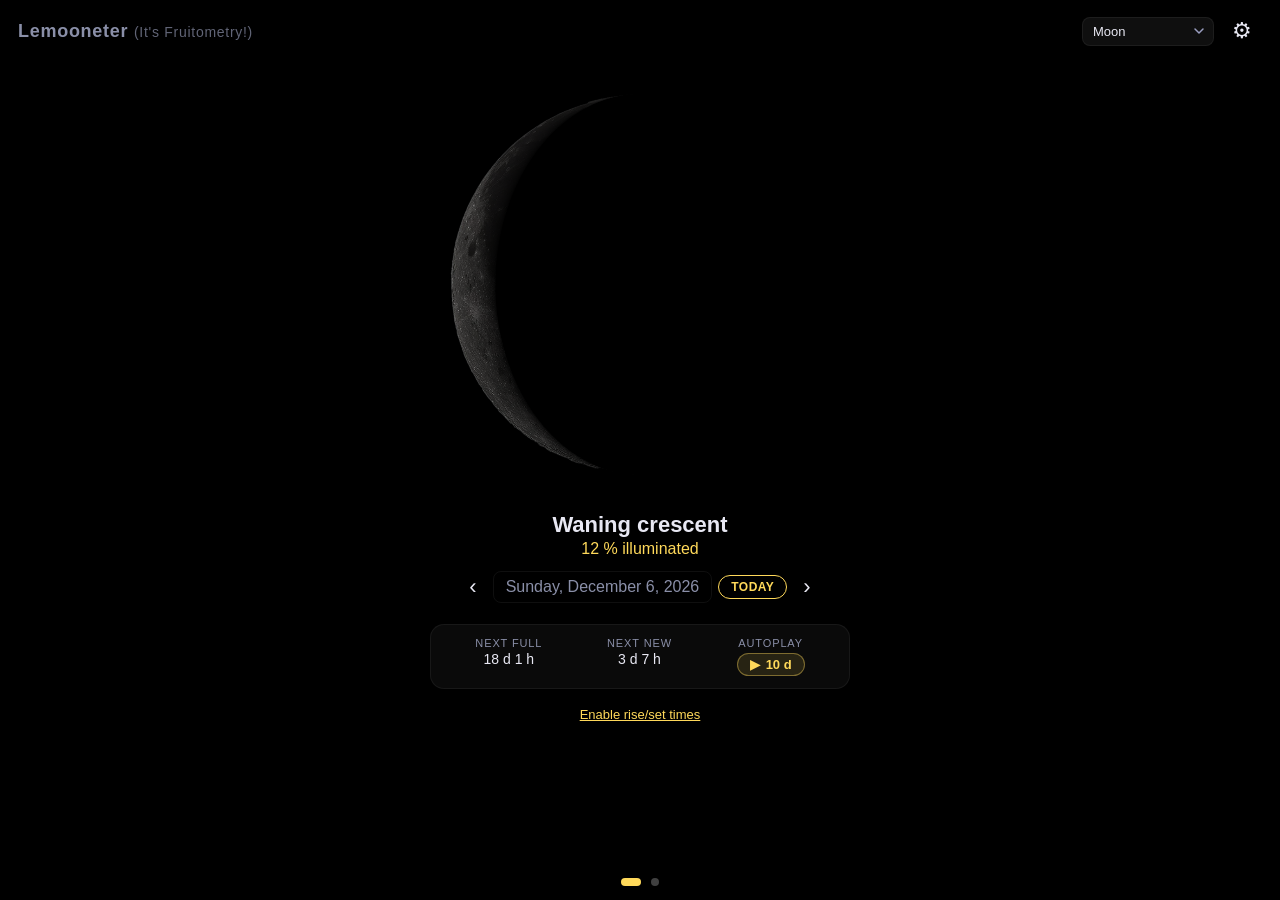
==== index.html @ 942cdc43 "Initial commit: Lemooneter PWA A moon-phase tracker that swaps the moon disc for various fruits, a c" ====
<!doctype html>
<html lang="en">
<head>
<meta charset="utf-8">
<meta name="viewport" content="width=device-width,initial-scale=1,viewport-fit=cover">
<meta name="theme-color" content="#000000">
<title>Lemooneter (It's Fruitometry!)</title>
<link rel="icon" href="icon.svg" type="image/svg+xml">
<link rel="manifest" href="manifest.webmanifest">
<link rel="apple-touch-icon" href="icon.svg">
<meta name="apple-mobile-web-app-capable" content="yes">
<meta name="apple-mobile-web-app-status-bar-style" content="black-translucent">
<meta name="apple-mobile-web-app-title" content="Lemooneter">
<link rel="stylesheet" href="app.css">
</head>
<body>
<header class="topbar">
  <h1>Lemooneter <span class="topbar-sub">(It's Fruitometry!)</span></h1>
  <div class="topbar-controls">
    <select id="subjectSelect" class="subject-select" aria-label="Subject"></select>
    <button id="settingsBtn" class="icon-btn" aria-label="Settings">⚙︎</button>
  </div>
</header>

<main id="pager" class="pager">
  <section class="page" id="todayPage" aria-label="Today">
    <div class="today-wrap">
      <canvas id="todayCanvas" width="1024" height="1024" aria-label="Current phase"></canvas>
      <div class="today-info">
        <div id="phaseName" class="phase-name">—</div>
        <div id="illumPct" class="illum">— %</div>
        <div class="day-nav">
          <button id="prevDay" class="icon-btn" aria-label="Previous day">‹</button>
          <button id="dateBtn" class="date-btn" type="button" aria-label="Pick a date">
            <span id="todayDate" class="date">—</span>
          </button>
          <button id="todayDayBtn" class="cal-today-btn" type="button">Today</button>
          <button id="nextDay" class="icon-btn" aria-label="Next day">›</button>
          <input type="date" id="dateInput" class="hidden-date-input" tabindex="-1" aria-hidden="true">
        </div>
        <div class="counters">
          <div><span class="count-label">Next full</span><span id="nextFull">—</span></div>
          <div><span class="count-label">Next new</span><span id="nextNew">—</span></div>
          <div>
            <span class="count-label">Autoplay</span>
            <button id="autoplayBtn" class="autoplay-pill" type="button" aria-label="Start autoplay">
              <span id="apIcon">▶</span><span id="apLabel">10 d</span>
            </button>
          </div>
        </div>
        <div id="riseSet" class="riseset">
          <button id="locBtn" class="link-btn">Enable rise/set times</button>
        </div>
      </div>
    </div>
  </section>

  <section class="page" id="calendarPage" aria-label="Calendar">
    <div class="cal-sticky">
      <div class="cal-head">
        <button id="prevMonth" class="icon-btn" aria-label="Previous month">‹</button>
        <h2 id="monthLabel">—</h2>
        <button id="todayBtn" class="cal-today-btn">Today</button>
        <button id="nextMonth" class="icon-btn" aria-label="Next month">›</button>
      </div>
      <div class="cal-dow">
        <span>Mon</span><span>Tue</span><span>Wed</span><span>Thu</span><span>Fri</span><span>Sat</span><span>Sun</span>
      </div>
    </div>
    <div id="calGrid" class="cal-grid"></div>
  </section>
</main>

<nav class="dots" role="tablist">
  <button class="dot active" data-page="0" aria-label="Today"></button>
  <button class="dot" data-page="1" aria-label="Calendar"></button>
</nav>

<dialog id="settingsDlg" class="settings">
  <form method="dialog">
    <h2>Settings</h2>

    <fieldset>
      <legend>Mode</legend>
      <label><input type="radio" name="mode" value="moon"> Moon</label>
      <label><input type="radio" name="mode" value="lemon"> Lemon</label>
      <label><input type="radio" name="mode" value="lime"> Lime</label>
      <label><input type="radio" name="mode" value="orange"> Orange</label>
      <label><input type="radio" name="mode" value="cheese-moon"> Cheese moon</label>
      <label><input type="radio" name="mode" value="smiley"> Smiley</label>
      <label><input type="radio" name="mode" value="watermelon"> Watermelon</label>
      <label><input type="radio" name="mode" value="custom"> Custom photo</label>
    </fieldset>

    <fieldset>
      <legend>Custom photo</legend>
      <input id="photoInput" type="file" accept="image/*">
      <button id="clearPhoto" type="button" class="link-btn">Clear</button>
      <canvas id="cropPreview" class="crop-preview" width="240" height="240" aria-label="Crop preview — drag to pan"></canvas>
      <p class="muted crop-hint" id="cropHint" hidden>Drag to position the photo inside the disc.</p>
    </fieldset>

    <fieldset>
      <legend>Hemisphere</legend>
      <label><input type="radio" name="hemisphere" value="auto"> Auto (from location)</label>
      <label><input type="radio" name="hemisphere" value="north"> Northern</label>
      <label><input type="radio" name="hemisphere" value="south"> Southern (mirror phases)</label>
    </fieldset>

    <fieldset>
      <legend>Autoplay</legend>
      <label class="numfield">Days forward
        <input id="apDays" type="number" min="1" max="365" step="1" value="10">
      </label>
      <label class="numfield">Delay per day (ms)
        <input id="apDelay" type="number" min="100" max="10000" step="100" value="1000">
      </label>
    </fieldset>

    <fieldset>
      <legend>Location</legend>
      <p class="muted">Used only to compute moon rise/set, stored locally.</p>
      <div id="locStatus" class="muted">No location set.</div>
      <button id="useGeo" type="button" class="link-btn">Use my location</button>
      <button id="clearGeo" type="button" class="link-btn">Clear</button>
    </fieldset>

    <menu class="dlg-actions">
      <button value="close">Close</button>
    </menu>
  </form>
</dialog>

<script src="app.js" type="module"></script>
</body>
</html>
---- app.css ----
:root {
  --bg: #000000;
  --bg-2: #0d0d12;
  --fg: #e8e8f3;
  --muted: #8a8fa8;
  --accent: #ffd95a;
  --shadow: rgba(8, 6, 30, 0.85);
  --line: rgba(255, 255, 255, 0.06);
}

* { box-sizing: border-box; }

html, body {
  margin: 0;
  padding: 0;
  height: 100%;
  background: var(--bg);
  color: var(--fg);
  font-family: -apple-system, BlinkMacSystemFont, "Segoe UI", Roboto, Helvetica, Arial, sans-serif;
  overscroll-behavior: none;
  -webkit-tap-highlight-color: transparent;
}

body {
  display: flex;
  flex-direction: column;
  min-height: 100dvh;
  padding-top: env(safe-area-inset-top);
  padding-bottom: env(safe-area-inset-bottom);
}

.topbar {
  display: flex;
  align-items: center;
  justify-content: space-between;
  gap: 12px;
  padding: 12px 18px 4px;
  flex-wrap: wrap;
}
.topbar h1 {
  margin: 0;
  font-size: 18px;
  font-weight: 600;
  letter-spacing: 0.04em;
  color: var(--muted);
}
.topbar-sub {
  font-weight: 400;
  font-size: 14px;
  opacity: 0.7;
}
.topbar-controls {
  display: flex;
  align-items: center;
  gap: 8px;
}
.subject-select {
  background: rgba(255, 255, 255, 0.06);
  color: var(--fg);
  border: 1px solid var(--line);
  border-radius: 8px;
  padding: 6px 10px;
  font-size: 13px;
  font-family: inherit;
  cursor: pointer;
  outline: none;
  -webkit-appearance: none;
  appearance: none;
  background-image: url("data:image/svg+xml;utf8,<svg xmlns='http://www.w3.org/2000/svg' viewBox='0 0 12 12'><path d='M2 4 l4 4 l4 -4' stroke='%239a9ec0' stroke-width='1.5' fill='none' stroke-linecap='round' stroke-linejoin='round'/></svg>");
  background-repeat: no-repeat;
  background-position: right 8px center;
  background-size: 12px;
  padding-right: 26px;
}
.subject-select:hover { border-color: var(--accent); }
.subject-select option { background: var(--bg-2); color: var(--fg); }

.icon-btn {
  background: transparent;
  color: var(--fg);
  border: 0;
  font-size: 22px;
  padding: 6px 10px;
  cursor: pointer;
  border-radius: 999px;
}
.icon-btn:hover { background: var(--line); }

.pager {
  flex: 1;
  display: flex;
  overflow-x: auto;
  overflow-y: hidden;
  scroll-snap-type: x mandatory;
  scroll-behavior: smooth;
  scrollbar-width: none;
  min-height: 0;
}
.pager::-webkit-scrollbar { display: none; }

.page {
  flex: 0 0 100%;
  height: 100%;
  scroll-snap-align: start;
  padding: 10px 18px 80px;
  display: flex;
  flex-direction: column;
  overflow-y: auto;
  overscroll-behavior-y: contain;
}

.today-wrap {
  display: flex;
  flex-direction: column;
  align-items: center;
  gap: 18px;
  margin-top: 10px;
}

#todayCanvas {
  width: min(86vw, 420px);
  height: min(86vw, 420px);
  display: block;
}

.today-info {
  text-align: center;
  width: min(86vw, 420px);
}
.phase-name {
  font-size: 22px;
  font-weight: 600;
}
.illum {
  font-size: 16px;
  color: var(--accent);
  margin-top: 2px;
}
.date {
  color: var(--muted);
}
.day-nav {
  margin-top: 10px;
  display: flex;
  align-items: center;
  justify-content: center;
  gap: 6px;
  flex-wrap: wrap;
  position: relative;
}
.date-btn {
  background: transparent;
  border: 1px solid var(--line);
  border-radius: 8px;
  padding: 6px 12px;
  color: var(--fg);
  cursor: pointer;
  font: inherit;
}
.date-btn:hover { border-color: var(--accent); }
.hidden-date-input {
  position: absolute;
  left: 50%;
  top: 100%;
  width: 1px;
  height: 1px;
  opacity: 0;
  pointer-events: none;
}
.counters {
  display: flex;
  justify-content: space-around;
  margin-top: 18px;
  padding: 12px;
  border-radius: 14px;
  background: rgba(255,255,255,0.04);
  border: 1px solid var(--line);
}
.counters > div {
  display: flex;
  flex-direction: column;
  gap: 2px;
  font-size: 14px;
}
.count-label {
  color: var(--muted);
  font-size: 11px;
  text-transform: uppercase;
  letter-spacing: 0.08em;
}

.riseset {
  margin-top: 14px;
  display: flex;
  justify-content: center;
  gap: 18px;
  font-size: 14px;
  color: var(--muted);
}
.riseset .pair {
  display: flex;
  flex-direction: column;
  align-items: center;
  gap: 2px;
}
.riseset strong {
  color: var(--fg);
  font-weight: 600;
}

.cal-sticky {
  position: sticky;
  top: -10px;             /* offset matches page's top padding so header pins flush */
  z-index: 5;
  background: var(--bg);
  padding: 10px 0 6px;
  margin: -10px -18px 0;  /* bleed across the page's horizontal padding */
}
.cal-head, .cal-dow, .cal-grid {
  max-width: 800px;
  margin-left: auto;
  margin-right: auto;
  width: 100%;
}
.cal-head {
  display: flex;
  align-items: center;
  justify-content: space-between;
  gap: 12px;
  padding: 0 22px;        /* compensate for cal-sticky's negative margin */
}
.cal-head h2 {
  margin: 0;
  font-size: 18px;
  font-weight: 600;
  flex: 1;
  text-align: center;
}
.cal-today-btn {
  background: transparent;
  color: var(--accent);
  border: 1px solid var(--accent);
  border-radius: 999px;
  padding: 4px 12px;
  font-size: 12px;
  font-weight: 600;
  letter-spacing: 0.04em;
  text-transform: uppercase;
  cursor: pointer;
}
.cal-today-btn:hover { background: rgba(255, 217, 90, 0.12); }
.cal-dow {
  display: grid;
  grid-template-columns: repeat(7, 1fr);
  gap: 4px;
  color: #d6d8e6;        /* brighter than --muted; close to --fg */
  font-size: 12px;
  font-weight: 600;
  text-align: center;
  padding: 6px 22px 0;    /* match cal-head horizontal padding */
  text-transform: uppercase;
  letter-spacing: 0.06em;
}
.cal-grid {
  display: grid;
  grid-template-columns: repeat(7, 1fr);
  gap: 6px;
}
.cal-cell {
  aspect-ratio: 1;
  border-radius: 10px;
  background: rgba(255,255,255,0.03);
  border: 1px solid var(--line);
  position: relative;
  display: flex;
  flex-direction: column;
  align-items: center;
  justify-content: flex-end;
  padding: 4px;
  overflow: hidden;
}
.cal-cell.today {
  border-color: var(--accent);
  box-shadow: 0 0 0 2px rgba(255, 217, 90, 0.45), 0 0 18px rgba(255, 217, 90, 0.35);
}
.cal-cell.today .num { color: var(--accent); font-weight: 700; }
.cal-cell.muted { opacity: 0.35; }
.cal-cell canvas {
  position: absolute;
  inset: 4px 4px 18px;
  width: calc(100% - 8px);
  height: calc(100% - 22px);
}
.cal-cell .num {
  font-size: 12px;
  font-weight: 600;
  color: var(--fg);
  z-index: 1;
}
.cal-cell.muted .num { color: var(--muted); font-weight: 400; }
.ev-tag {
  position: absolute;
  top: 3px;
  left: 50%;
  transform: translateX(-50%);
  font-size: 9px;
  font-weight: 700;
  letter-spacing: 0.04em;
  padding: 1px 6px;
  border-radius: 999px;
  z-index: 2;
  pointer-events: none;
  background: rgba(0, 0, 0, 0.55);
}
.ev-tag.ev-full { color: #fff7c8; }
.ev-tag.ev-new  { color: #b8c0e0; }
.ev-tag.ev-q1, .ev-tag.ev-q3 { color: #d8d8e8; }
.cal-cell.muted .ev-tag { opacity: 0.6; }

.dots {
  position: fixed;
  bottom: calc(14px + env(safe-area-inset-bottom));
  left: 0; right: 0;
  display: flex;
  justify-content: center;
  gap: 10px;
  pointer-events: none;
}
.dot {
  pointer-events: auto;
  width: 8px; height: 8px;
  border-radius: 999px;
  border: 0;
  background: rgba(255,255,255,0.25);
  padding: 0;
  cursor: pointer;
}
.dot.active { background: var(--accent); width: 20px; }

.settings {
  border: 0;
  border-radius: 18px;
  background: var(--bg-2);
  color: var(--fg);
  padding: 22px;
  width: min(420px, calc(100vw - 32px));
  box-shadow: 0 24px 60px rgba(0,0,0,0.5);
}
.settings::backdrop {
  background: rgba(0,0,0,0.55);
}
.settings h2 {
  margin: 0 0 10px;
  font-size: 18px;
}
.settings fieldset {
  border: 0;
  padding: 0;
  margin: 14px 0;
  display: flex;
  flex-direction: column;
  gap: 6px;
}
.settings legend {
  font-size: 12px;
  color: var(--muted);
  text-transform: uppercase;
  letter-spacing: 0.08em;
  margin-bottom: 4px;
}
.settings label { display: flex; align-items: center; gap: 8px; font-size: 14px; }
.muted { color: var(--muted); font-size: 12px; }

.numfield {
  display: flex !important;
  flex-direction: row !important;
  align-items: center;
  justify-content: space-between;
  gap: 12px;
  font-size: 13px;
}
.numfield input[type=number] {
  width: 90px;
  background: rgba(255,255,255,0.06);
  color: var(--fg);
  border: 1px solid var(--line);
  border-radius: 6px;
  padding: 4px 8px;
  font: inherit;
  text-align: right;
}

.autoplay-pill {
  background: rgba(255, 217, 90, 0.12);
  color: var(--accent);
  border: 1px solid rgba(255, 217, 90, 0.4);
  border-radius: 999px;
  padding: 3px 12px;
  font: inherit;
  font-size: 13px;
  font-weight: 600;
  cursor: pointer;
  display: inline-flex;
  align-items: center;
  gap: 6px;
  margin-top: 2px;
}
.autoplay-pill:hover { background: rgba(255, 217, 90, 0.22); }
.autoplay-pill.playing {
  background: var(--accent);
  color: #1a1500;
  border-color: var(--accent);
}

.link-btn {
  background: transparent;
  color: var(--accent);
  border: 0;
  cursor: pointer;
  text-decoration: underline;
  font-size: 13px;
  padding: 4px 0;
  align-self: flex-start;
}

.crop-preview {
  width: 180px;
  height: 180px;
  border-radius: 50%;
  background: rgba(255,255,255,0.04);
  border: 1px solid var(--line);
  margin-top: 8px;
  cursor: grab;
  touch-action: none;
  display: block;
}
.crop-preview:active { cursor: grabbing; }
.crop-preview[data-empty="true"] { cursor: default; }
.crop-hint { margin: 4px 0 0; }

.dlg-actions {
  display: flex;
  justify-content: flex-end;
  margin: 18px 0 0;
  padding: 0;
}
.dlg-actions button {
  background: var(--accent);
  color: #1a1500;
  border: 0;
  padding: 8px 14px;
  border-radius: 10px;
  font-weight: 600;
  cursor: pointer;
}
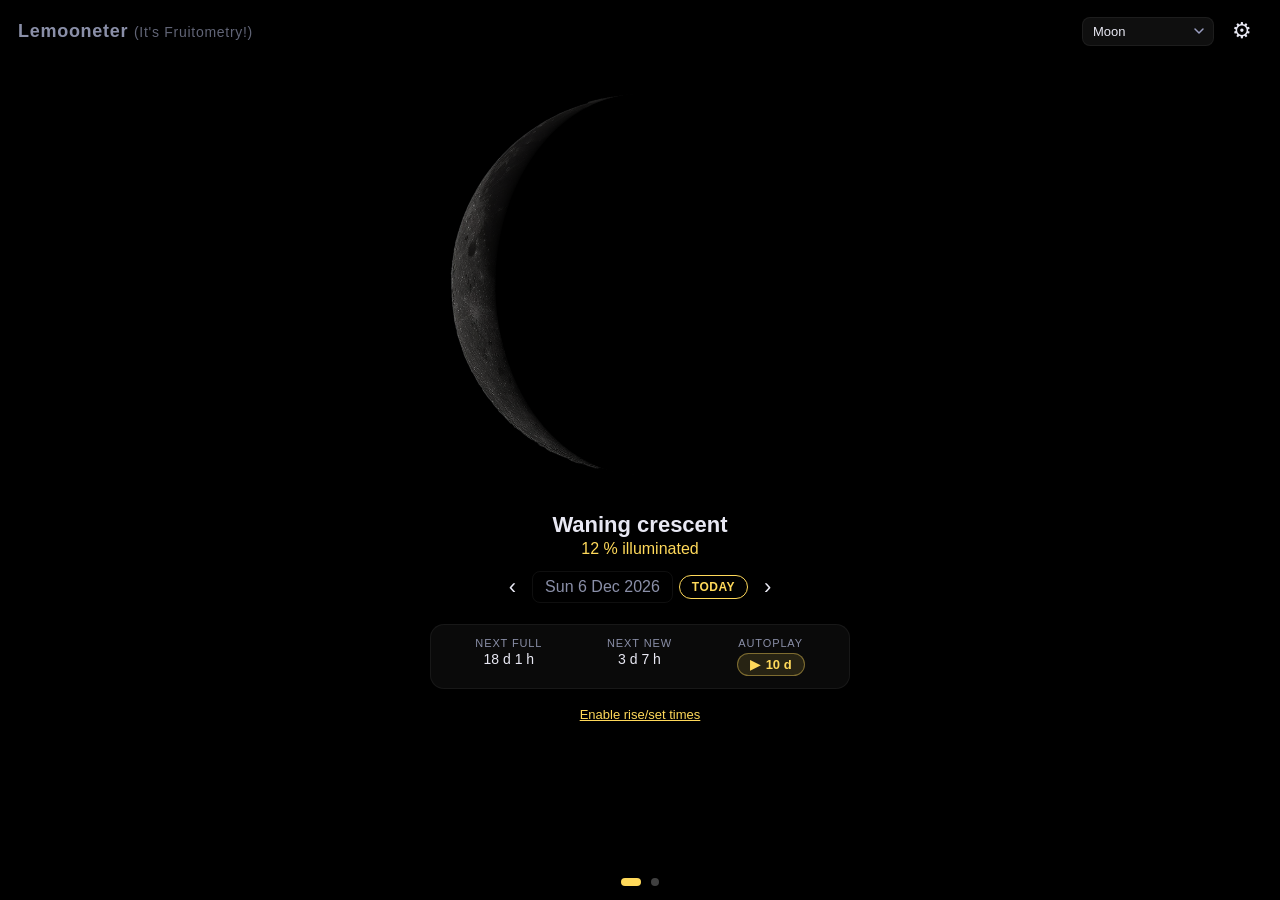
==== commit b891585e: "Replace SVG app icon with lemon photo on dark navy background Render the lemon directly from fruits/" ====
--- a/index.html
+++ b/index.html
@@ -5,9 +5,10 @@
 <meta name="viewport" content="width=device-width,initial-scale=1,viewport-fit=cover">
 <meta name="theme-color" content="#000000">
 <title>Lemooneter (It's Fruitometry!)</title>
-<link rel="icon" href="icon.svg" type="image/svg+xml">
+<link rel="icon" href="icon-512.png" type="image/png" sizes="512x512">
+<link rel="icon" href="icon-192.png" type="image/png" sizes="192x192">
 <link rel="manifest" href="manifest.webmanifest">
-<link rel="apple-touch-icon" href="icon.svg">
+<link rel="apple-touch-icon" href="icon-512.png">
 <meta name="apple-mobile-web-app-capable" content="yes">
 <meta name="apple-mobile-web-app-status-bar-style" content="black-translucent">
 <meta name="apple-mobile-web-app-title" content="Lemooneter">
--- a/app.css
+++ b/app.css
@@ -287,14 +287,23 @@
 .cal-cell.muted { opacity: 0.35; }
 .cal-cell canvas {
   position: absolute;
-  inset: 4px 4px 18px;
+  top: 4px;
+  left: 4px;
   width: calc(100% - 8px);
-  height: calc(100% - 22px);
+  height: calc(100% - 8px);   /* equal padding all sides -> square canvas */
 }
 .cal-cell .num {
+  position: absolute;
+  bottom: 3px;
+  left: 50%;
+  transform: translateX(-50%);
   font-size: 12px;
   font-weight: 600;
   color: var(--fg);
+  background: rgba(0, 0, 0, 0.55);
+  padding: 0 6px;
+  border-radius: 999px;
+  line-height: 1.4;
   z-index: 1;
 }
 .cal-cell.muted .num { color: var(--muted); font-weight: 400; }
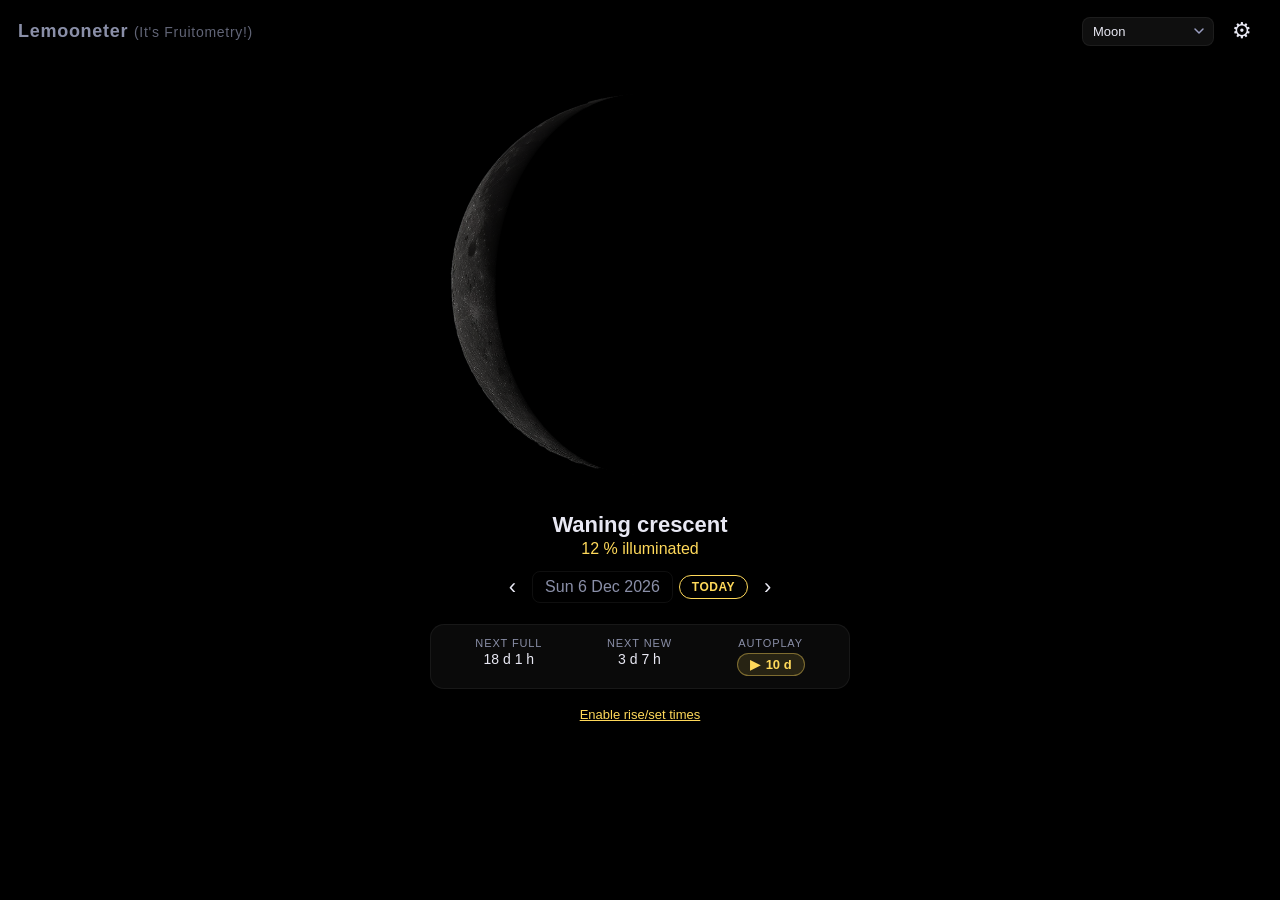
==== commit 477cec97: "Use phase calendar as date picker and add day swipes" ====
--- a/index.html
+++ b/index.html
@@ -23,7 +23,7 @@
   </div>
 </header>
 
-<main id="pager" class="pager">
+<main class="main-view">
   <section class="page" id="todayPage" aria-label="Today">
     <div class="today-wrap">
       <canvas id="todayCanvas" width="1024" height="1024" aria-label="Current phase"></canvas>
@@ -32,12 +32,11 @@
         <div id="illumPct" class="illum">— %</div>
         <div class="day-nav">
           <button id="prevDay" class="icon-btn" aria-label="Previous day">‹</button>
-          <button id="dateBtn" class="date-btn" type="button" aria-label="Pick a date">
+          <button id="dateBtn" class="date-btn" type="button" aria-label="Pick a date" aria-haspopup="dialog" aria-controls="calendarDlg">
             <span id="todayDate" class="date">—</span>
           </button>
           <button id="todayDayBtn" class="cal-today-btn" type="button">Today</button>
           <button id="nextDay" class="icon-btn" aria-label="Next day">›</button>
-          <input type="date" id="dateInput" class="hidden-date-input" tabindex="-1" aria-hidden="true">
         </div>
         <div class="counters">
           <div><span class="count-label">Next full</span><span id="nextFull">—</span></div>
@@ -56,26 +55,34 @@
     </div>
   </section>
 
-  <section class="page" id="calendarPage" aria-label="Calendar">
+</main>
+
+<dialog id="calendarDlg" class="calendar-dialog" aria-labelledby="calendarTitle" aria-describedby="calendarHint">
+  <div class="calendar-title">
+    <h2 id="calendarTitle">Choose a date</h2>
+    <button id="closeCalendar" class="icon-btn" type="button" aria-label="Close date picker">×</button>
+  </div>
+  <p id="calendarHint" class="muted">Tap a day to select · Swipe left or right to change month</p>
+  <section id="calendarPage" aria-label="Monthly phases">
     <div class="cal-sticky">
       <div class="cal-head">
         <button id="prevMonth" class="icon-btn" aria-label="Previous month">‹</button>
-        <h2 id="monthLabel">—</h2>
+        <h2><button id="monthJumpToggle" class="month-jump-toggle" type="button" aria-expanded="false" aria-controls="monthJump"><span id="monthLabel" aria-live="polite" aria-atomic="true">—</span><span aria-hidden="true"> ▾</span></button></h2>
         <button id="todayBtn" class="cal-today-btn">Today</button>
         <button id="nextMonth" class="icon-btn" aria-label="Next month">›</button>
       </div>
+      <form id="monthJump" class="month-jump" hidden>
+        <label>Month<select id="jumpMonth" name="month"></select></label>
+        <label>Year<input id="jumpYear" name="year" type="number" inputmode="numeric" min="100" max="9999" step="1" required></label>
+        <button class="cal-today-btn" type="submit">Go</button>
+      </form>
       <div class="cal-dow">
         <span>Mon</span><span>Tue</span><span>Wed</span><span>Thu</span><span>Fri</span><span>Sat</span><span>Sun</span>
       </div>
     </div>
     <div id="calGrid" class="cal-grid"></div>
   </section>
-</main>
-
-<nav class="dots" role="tablist">
-  <button class="dot active" data-page="0" aria-label="Today"></button>
-  <button class="dot" data-page="1" aria-label="Calendar"></button>
-</nav>
+</dialog>
 
 <dialog id="settingsDlg" class="settings">
   <form method="dialog">
--- a/app.css
+++ b/app.css
@@ -86,22 +86,9 @@
 }
 .icon-btn:hover { background: var(--line); }
 
-.pager {
-  flex: 1;
-  display: flex;
-  overflow-x: auto;
-  overflow-y: hidden;
-  scroll-snap-type: x mandatory;
-  scroll-behavior: smooth;
-  scrollbar-width: none;
-  min-height: 0;
-}
-.pager::-webkit-scrollbar { display: none; }
+.main-view { flex: 1; min-height: 0; overflow-y: auto; }
 
 .page {
-  flex: 0 0 100%;
-  height: 100%;
-  scroll-snap-align: start;
   padding: 10px 18px 80px;
   display: flex;
   flex-direction: column;
@@ -158,15 +145,7 @@
   font: inherit;
 }
 .date-btn:hover { border-color: var(--accent); }
-.hidden-date-input {
-  position: absolute;
-  left: 50%;
-  top: 100%;
-  width: 1px;
-  height: 1px;
-  opacity: 0;
-  pointer-events: none;
-}
+
 .counters {
   display: flex;
   justify-content: space-around;
@@ -210,11 +189,10 @@
 
 .cal-sticky {
   position: sticky;
-  top: -10px;             /* offset matches page's top padding so header pins flush */
+  top: -16px;
   z-index: 5;
   background: var(--bg);
-  padding: 10px 0 6px;
-  margin: -10px -18px 0;  /* bleed across the page's horizontal padding */
+  padding: 10px 0 8px;
 }
 .cal-head, .cal-dow, .cal-grid {
   max-width: 800px;
@@ -226,8 +204,8 @@
   display: flex;
   align-items: center;
   justify-content: space-between;
-  gap: 12px;
-  padding: 0 22px;        /* compensate for cal-sticky's negative margin */
+  gap: 4px;
+  padding: 0;
 }
 .cal-head h2 {
   margin: 0;
@@ -257,7 +235,7 @@
   font-size: 12px;
   font-weight: 600;
   text-align: center;
-  padding: 6px 22px 0;    /* match cal-head horizontal padding */
+  padding: 6px 0 0;
   text-transform: uppercase;
   letter-spacing: 0.06em;
 }
@@ -268,6 +246,9 @@
 }
 .cal-cell {
   aspect-ratio: 1;
+  min-width: 0;
+  font: inherit;
+  cursor: pointer;
   border-radius: 10px;
   background: rgba(255,255,255,0.03);
   border: 1px solid var(--line);
@@ -281,7 +262,7 @@
 }
 .cal-cell.today {
   border-color: var(--accent);
-  box-shadow: 0 0 0 2px rgba(255, 217, 90, 0.45), 0 0 18px rgba(255, 217, 90, 0.35);
+  box-shadow: inset 0 0 0 1px var(--accent);
 }
 .cal-cell.today .num { color: var(--accent); font-weight: 700; }
 .cal-cell.muted { opacity: 0.35; }
@@ -326,25 +307,33 @@
 .ev-tag.ev-q1, .ev-tag.ev-q3 { color: #d8d8e8; }
 .cal-cell.muted .ev-tag { opacity: 0.6; }
 
-.dots {
-  position: fixed;
-  bottom: calc(14px + env(safe-area-inset-bottom));
-  left: 0; right: 0;
-  display: flex;
-  justify-content: center;
-  gap: 10px;
-  pointer-events: none;
-}
-.dot {
-  pointer-events: auto;
-  width: 8px; height: 8px;
-  border-radius: 999px;
-  border: 0;
-  background: rgba(255,255,255,0.25);
-  padding: 0;
-  cursor: pointer;
-}
-.dot.active { background: var(--accent); width: 20px; }
+.calendar-dialog {
+  width: min(800px, calc(100vw - 20px));
+  max-height: calc(100dvh - 24px);
+  padding: 16px;
+  border: 1px solid #34343d;
+  border-radius: 18px;
+  color: var(--fg);
+  background: var(--bg);
+  overflow-y: auto;
+  overscroll-behavior: contain;
+}
+.calendar-dialog::backdrop { background: rgba(0,0,0,0.7); }
+.calendar-title { display: flex; align-items: center; justify-content: space-between; }
+.calendar-title h2 { font-size: 18px; margin: 0; }
+#calendarHint { margin: 4px 0 10px; }
+#calendarPage { touch-action: pan-y pinch-zoom; }
+.cal-cell.selected { background: rgba(255,217,90,0.22); border-color: var(--accent); }
+.cal-cell.selected .num { background: var(--accent); color: #1a1500; }
+.cal-cell.selected.muted { opacity: 1; }
+button:focus-visible { outline: 2px solid var(--accent); outline-offset: 2px; }
+body:has(dialog[open]) { overflow: hidden; }
+@media (max-width: 480px) {
+  .calendar-dialog { padding: 12px; }
+  .cal-grid { gap: 4px; }
+  .ev-tag { font-size: 8px; padding: 1px 3px; }
+  .cal-head h2 { font-size: 16px; }
+}
 
 .settings {
   border: 0;
@@ -462,3 +451,14 @@
   font-weight: 600;
   cursor: pointer;
 }
+
+.month-jump-toggle { border: 0; background: transparent; color: var(--fg); font: inherit; font-weight: inherit; cursor: pointer; border-radius: 8px; padding: 8px 3px; }
+.month-jump-toggle:hover { background: var(--line); }
+.month-jump { display: flex; align-items: end; justify-content: center; gap: 10px; padding: 10px 0; }
+.month-jump[hidden] { display: none; }
+.month-jump label { display: flex; flex-direction: column; gap: 4px; font-size: 12px; color: var(--muted); min-width: 0; }
+.month-jump select, .month-jump input { background: #18181e; border: 1px solid #454550; color: var(--fg); border-radius: 6px; font: inherit; font-size: 16px; padding: 8px; max-width: 100%; }
+.month-jump input { width: 90px; }
+.month-jump button { padding: 10px 12px; }
+
+#todayPage { touch-action: pan-y pinch-zoom; }
